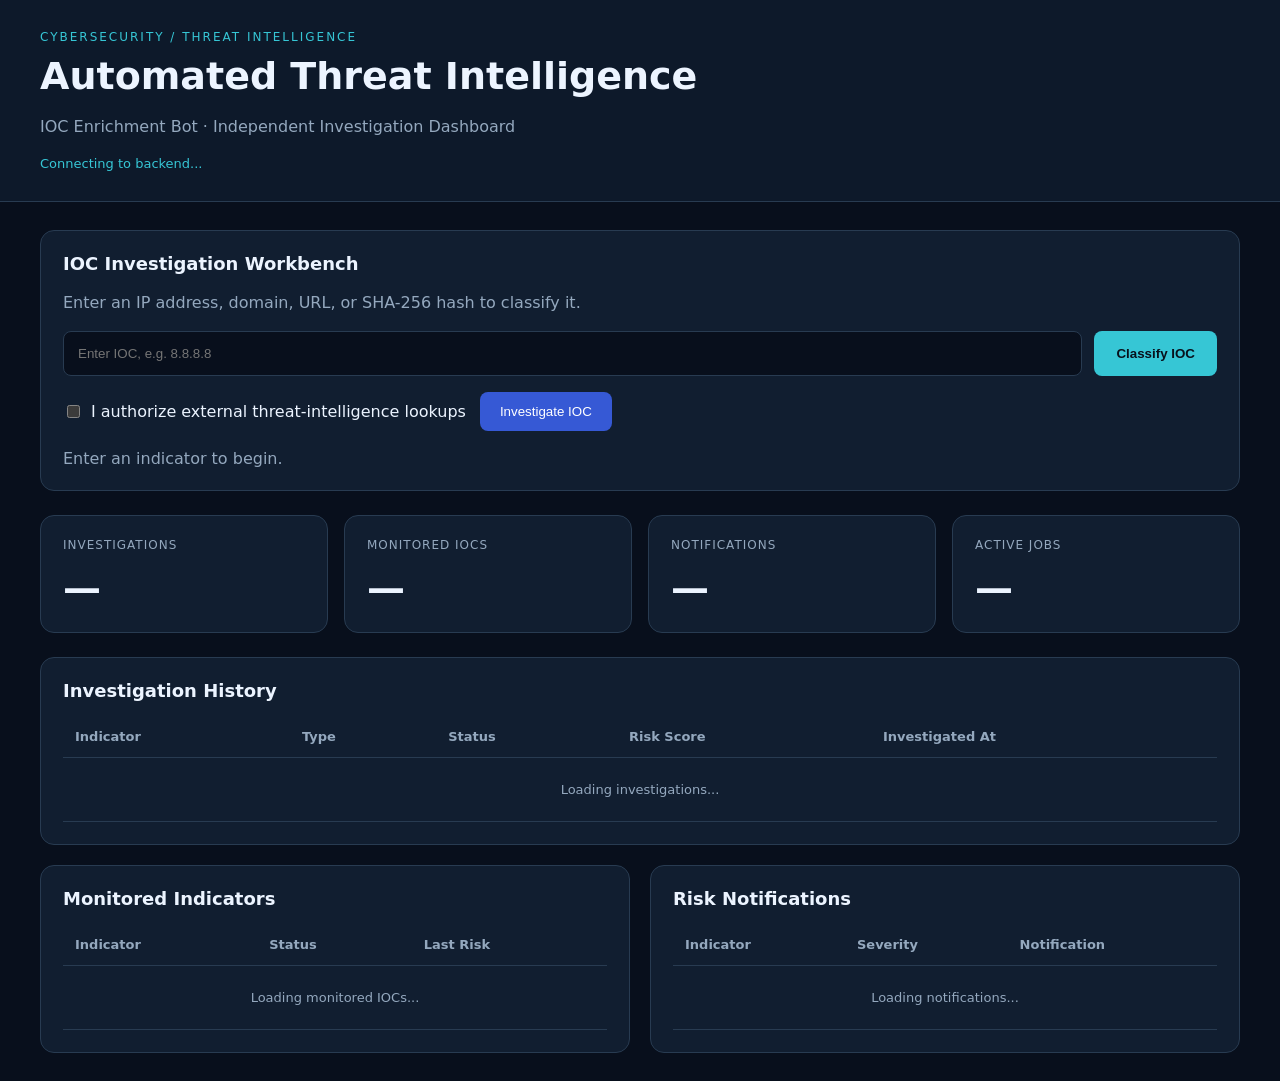
==== web/templates/index.html @ 92f096d5 "Initial commit: Automated Threat Intelligence and IOC Enrichment Bot" ====
<!DOCTYPE html>
<html lang="en">
<head>
  <meta charset="UTF-8">
  <meta name="viewport" content="width=device-width, initial-scale=1">
  <title>Threat Intelligence | IOC Enrichment Bot</title>
  <style>
    :root {
      color-scheme: dark;
      --bg: #080f1c;
      --panel: #111e30;
      --border: #283b51;
      --text: #ecf4ff;
      --muted: #94a8be;
      --accent: #36c6d5;
    }

    * { box-sizing: border-box; }

    body {
      margin: 0;
      background: var(--bg);
      color: var(--text);
      font-family: system-ui, -apple-system, sans-serif;
    }

    header {
      padding: 30px max(20px, calc((100vw - 1200px)/2));
      border-bottom: 1px solid var(--border);
      background: #0d192a;
    }

    .eyebrow {
      color: var(--accent);
      font-size: 12px;
      letter-spacing: 2px;
      text-transform: uppercase;
    }

    h1 { margin: 10px 0; font-size: clamp(24px, 4vw, 38px); }
    h2 { margin-top: 0; font-size: 18px; }
    p { color: var(--muted); line-height: 1.6; }

    main {
      max-width: 1240px;
      margin: auto;
      padding: 28px 20px;
    }

    .metrics {
      display: grid;
      grid-template-columns: repeat(4, minmax(0, 1fr));
      gap: 16px;
      margin-bottom: 24px;
    }

    .card {
      padding: 22px;
      background: var(--panel);
      border: 1px solid var(--border);
      border-radius: 14px;
      min-width: 0;
    }

    .metric-label {
      color: var(--muted);
      font-size: 12px;
      text-transform: uppercase;
      letter-spacing: 1px;
    }

    .metric-value {
      font-size: 38px;
      font-weight: 700;
      margin-top: 14px;
    }

    .grid {
      display: grid;
      grid-template-columns: 1fr 1fr;
      gap: 20px;
    }

    .wide { grid-column: 1 / -1; }

    .table-wrap { overflow-x: auto; }

    table {
      width: 100%;
      border-collapse: collapse;
      text-align: left;
      font-size: 13px;
    }

    th, td {
      padding: 13px 12px;
      border-bottom: 1px solid var(--border);
    }

    th { color: var(--muted); font-weight: 600; }
    td { overflow-wrap: anywhere; }

    .empty {
      padding: 24px;
      color: var(--muted);
      text-align: center;
    }

    .status {
      color: var(--accent);
      font-size: 13px;
    }

    @media(max-width: 760px) {
      .metrics { grid-template-columns: repeat(2, 1fr); }
      .grid { grid-template-columns: 1fr; }
      .wide { grid-column: auto; }
    }

    @media(max-width: 430px) {
      .metrics { grid-template-columns: 1fr; }
    }
  </style>
</head>

<body>
  <header>
    <div class="eyebrow">Cybersecurity / Threat Intelligence</div>
    <h1>Automated Threat Intelligence</h1>
    <p>IOC Enrichment Bot · Independent Investigation Dashboard</p>
    <div class="status" id="connectionStatus">Connecting to backend...</div>
  </header>

  <main>
    <section class="card" style="margin-bottom:24px">
      <h2>IOC Investigation Workbench</h2>
      <p>Enter an IP address, domain, URL, or SHA-256 hash to classify it.</p>

      <form id="iocForm" style="display:flex;gap:12px;flex-wrap:wrap">
        <input
          id="iocInput"
          type="text"
          placeholder="Enter IOC, e.g. 8.8.8.8"
          maxlength="2048"
          required
          style="flex:1;min-width:220px;padding:14px;background:#080f1c;color:#ecf4ff;border:1px solid #283b51;border-radius:8px"
        >
        <button
          type="submit"
          style="padding:14px 22px;background:#36c6d5;color:#08111c;border:0;border-radius:8px;font-weight:700;cursor:pointer"
        >
          Classify IOC
        </button>
      </form>

      <div style="margin-top:16px;display:flex;gap:14px;flex-wrap:wrap;align-items:center">
        <label style="display:flex;align-items:center;gap:8px">
          <input id="externalConsent" type="checkbox">
          I authorize external threat-intelligence lookups
        </label>

        <button id="investigateBtn" type="button"
                style="padding:12px 20px;background:#3659d5;color:white;border:0;border-radius:8px;cursor:pointer">
          Investigate IOC
        </button>
      </div>

      <div id="investigationResult" role="status" aria-live="polite"
           style="margin-top:12px;color:#94a8be"></div>

      <div id="iocResult" role="status" aria-live="polite"
           style="margin-top:18px;color:#94a8be">
        Enter an indicator to begin.
      </div>
    </section>

    <section class="metrics">
      <div class="card">
        <div class="metric-label">Investigations</div>
        <div class="metric-value" id="investigationsCount">—</div>
      </div>

      <div class="card">
        <div class="metric-label">Monitored IOCs</div>
        <div class="metric-value" id="monitoredCount">—</div>
      </div>

      <div class="card">
        <div class="metric-label">Notifications</div>
        <div class="metric-value" id="notificationsCount">—</div>
      </div>

      <div class="card">
        <div class="metric-label">Active Jobs</div>
        <div class="metric-value" id="activeJobsCount">—</div>
      </div>
    </section>

    <section class="grid">
      <article class="card wide">
        <h2>Investigation History</h2>
        <div class="table-wrap">
          <table>
            <thead>
              <tr>
                <th>Indicator</th>
                <th>Type</th>
                <th>Status</th>
                <th>Risk Score</th>
                <th>Investigated At</th>
              </tr>
            </thead>
            <tbody id="investigationRows">
              <tr><td colspan="5" class="empty">Loading investigations...</td></tr>
            </tbody>
          </table>
        </div>
      </article>

      <article class="card">
        <h2>Monitored Indicators</h2>
        <div class="table-wrap">
          <table>
            <thead>
              <tr><th>Indicator</th><th>Status</th><th>Last Risk</th></tr>
            </thead>
            <tbody id="monitoredRows">
              <tr><td colspan="3" class="empty">Loading monitored IOCs...</td></tr>
            </tbody>
          </table>
        </div>
      </article>

      <article class="card">
        <h2>Risk Notifications</h2>
        <div class="table-wrap">
          <table>
            <thead>
              <tr><th>Indicator</th><th>Severity</th><th>Notification</th></tr>
            </thead>
            <tbody id="notificationRows">
              <tr><td colspan="3" class="empty">Loading notifications...</td></tr>
            </tbody>
          </table>
        </div>
      </article>
    </section>
  </main>

  <script src="/static/app.js" defer></script>
</body>
</html>
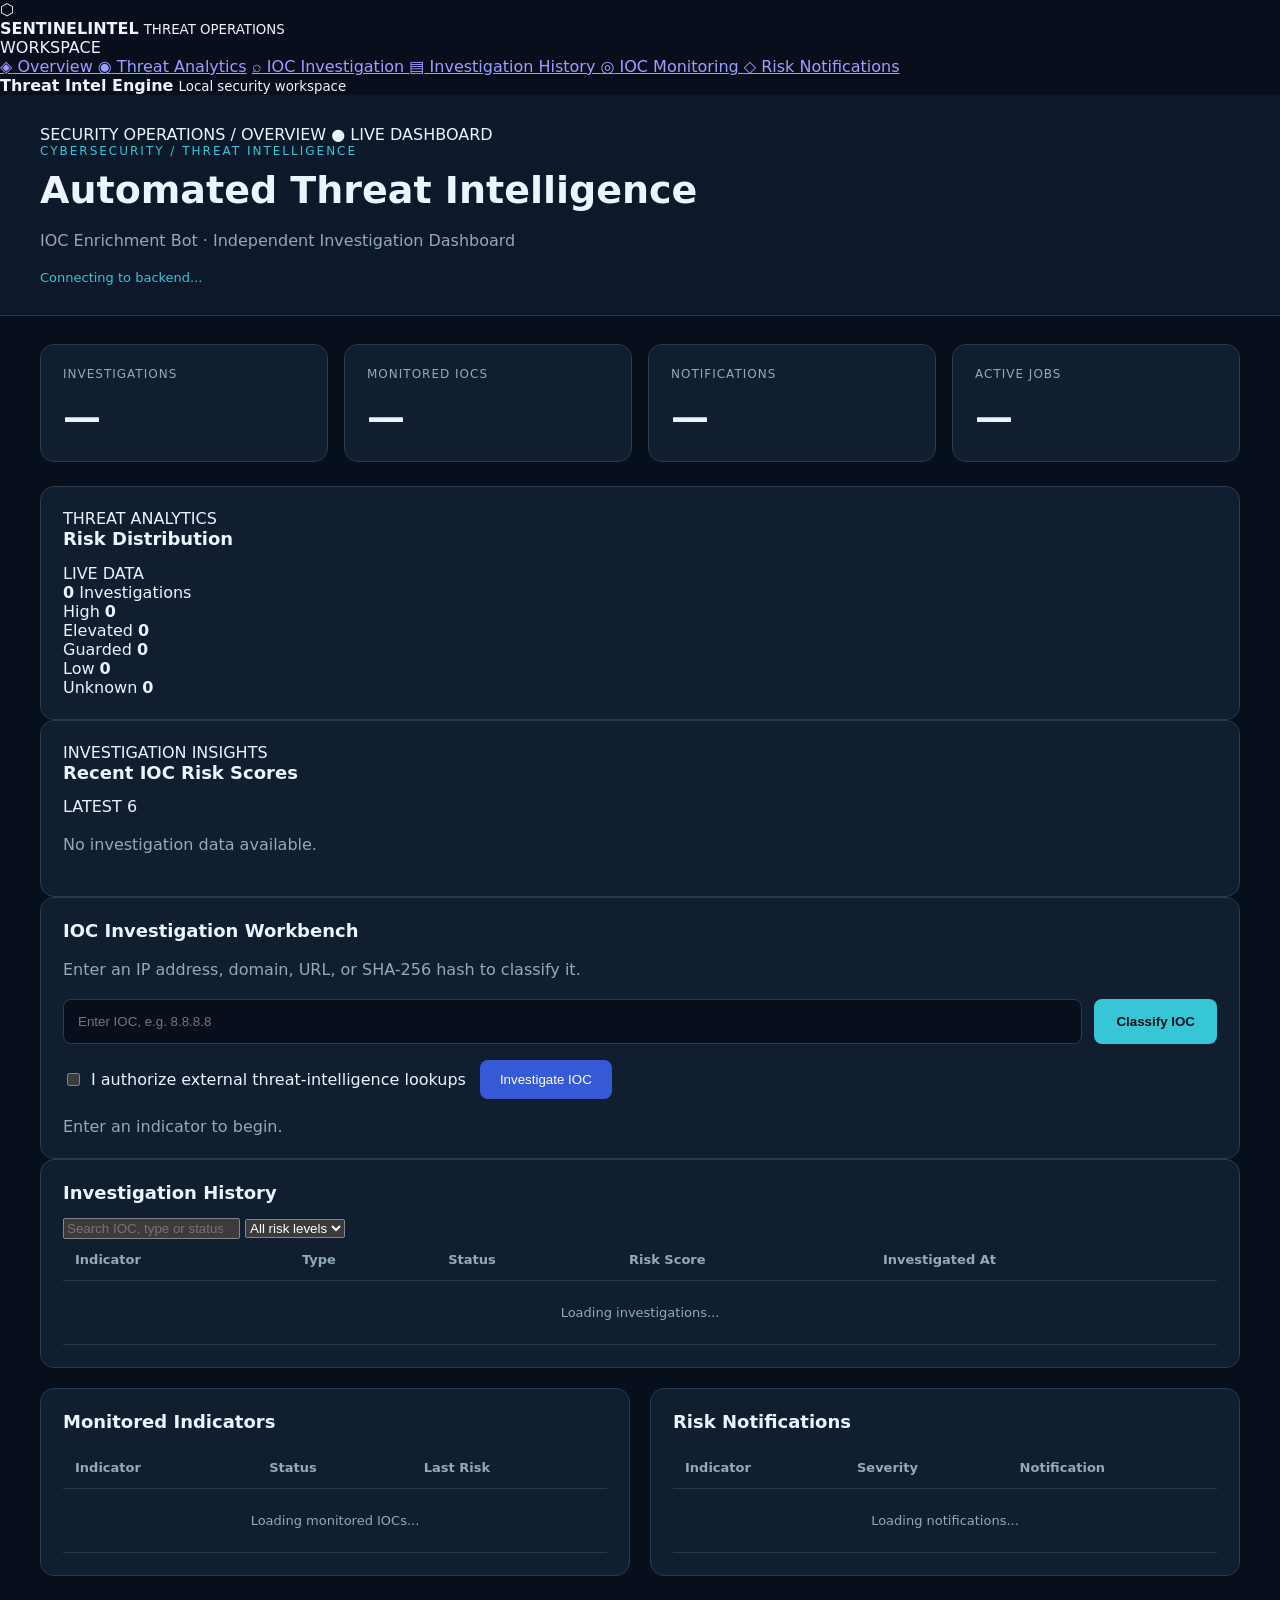
==== commit 42d2df48: "Redesign SOC dashboard with live threat analytics and interactive UI" ====
--- a/web/templates/index.html
+++ b/web/templates/index.html
@@ -121,10 +121,57 @@
       .metrics { grid-template-columns: 1fr; }
     }
   </style>
+  <link rel="stylesheet" href="/static/dashboard.css">
 </head>
 
 <body>
-  <header>
+
+<div class="soc-shell">
+  <aside class="soc-sidebar" id="socSidebar">
+    <div class="soc-brand">
+      <span class="soc-brand-icon">⬡</span>
+      <div>
+        <strong>SENTINEL<span>INTEL</span></strong>
+        <small>THREAT OPERATIONS</small>
+      </div>
+    </div>
+
+    <div class="soc-nav-title">WORKSPACE</div>
+
+    <nav class="soc-nav" aria-label="Dashboard navigation">
+      <a href="#dashboard" class="soc-nav-link active">
+        <span>◈</span> Overview
+      </a>
+      <a href="#analytics" class="soc-nav-link"><span>◉</span> Threat Analytics</a>
+      <a href="#investigate" class="soc-nav-link">
+        <span>⌕</span> IOC Investigation
+      </a>
+      <a href="#history" class="soc-nav-link">
+        <span>▤</span> Investigation History
+      </a>
+      <a href="#monitoring" class="soc-nav-link">
+        <span>◎</span> IOC Monitoring
+      </a>
+      <a href="#alerts" class="soc-nav-link">
+        <span>◇</span> Risk Notifications
+      </a>
+    </nav>
+
+    <div class="soc-sidebar-footer">
+      <span class="soc-pulse"></span>
+      <div>
+        <strong>Threat Intel Engine</strong>
+        <small>Local security workspace</small>
+      </div>
+    </div>
+  </aside>
+  <div class="soc-content">
+
+  <header id="dashboard">
+    <div class="soc-topline">
+      <span>SECURITY OPERATIONS / OVERVIEW</span>
+      <span class="soc-live-label">● LIVE DASHBOARD</span>
+    </div>
     <div class="eyebrow">Cybersecurity / Threat Intelligence</div>
     <h1>Automated Threat Intelligence</h1>
     <p>IOC Enrichment Bot · Independent Investigation Dashboard</p>
@@ -132,7 +179,71 @@
   </header>
 
   <main>
-    <section class="card" style="margin-bottom:24px">
+    <section class="metrics">
+      <div class="card">
+        <div class="metric-label">Investigations</div>
+        <div class="metric-value" id="investigationsCount">—</div>
+      </div>
+
+      <div class="card">
+        <div class="metric-label">Monitored IOCs</div>
+        <div class="metric-value" id="monitoredCount">—</div>
+      </div>
+
+      <div class="card">
+        <div class="metric-label">Notifications</div>
+        <div class="metric-value" id="notificationsCount">—</div>
+      </div>
+
+      <div class="card">
+        <div class="metric-label">Active Jobs</div>
+        <div class="metric-value" id="activeJobsCount">—</div>
+      </div>
+    </section>
+
+
+<section class="analytics-grid" id="analytics">
+  <article class="card analytics-card">
+    <div class="analytics-heading">
+      <div>
+        <span class="analytics-kicker">THREAT ANALYTICS</span>
+        <h2>Risk Distribution</h2>
+      </div>
+      <span class="analytics-tag">LIVE DATA</span>
+    </div>
+    <div class="risk-chart-layout">
+      <div id="riskDonut" class="risk-donut"
+           role="img" aria-label="Risk distribution">
+        <div class="risk-donut-center">
+          <strong id="riskTotal">0</strong>
+          <span>Investigations</span>
+        </div>
+      </div>
+      <div class="risk-legend">
+        <div><i class="risk-dot high"></i>High <strong id="riskHigh">0</strong></div>
+        <div><i class="risk-dot elevated"></i>Elevated <strong id="riskElevated">0</strong></div>
+        <div><i class="risk-dot guarded"></i>Guarded <strong id="riskGuarded">0</strong></div>
+        <div><i class="risk-dot low"></i>Low <strong id="riskLow">0</strong></div>
+        <div><i class="risk-dot unknown"></i>Unknown <strong id="riskUnknown">0</strong></div>
+      </div>
+    </div>
+  </article>
+
+  <article class="card analytics-card">
+    <div class="analytics-heading">
+      <div>
+        <span class="analytics-kicker">INVESTIGATION INSIGHTS</span>
+        <h2>Recent IOC Risk Scores</h2>
+      </div>
+      <span class="analytics-tag">LATEST 6</span>
+    </div>
+    <div id="riskBars" class="risk-bars">
+      <p>No investigation data available.</p>
+    </div>
+  </article>
+</section>
+
+    <section class="card workbench" id="investigate">
       <h2>IOC Investigation Workbench</h2>
       <p>Enter an IP address, domain, URL, or SHA-256 hash to classify it.</p>
 
@@ -174,31 +285,30 @@
       </div>
     </section>
 
-    <section class="metrics">
-      <div class="card">
-        <div class="metric-label">Investigations</div>
-        <div class="metric-value" id="investigationsCount">—</div>
-      </div>
-
-      <div class="card">
-        <div class="metric-label">Monitored IOCs</div>
-        <div class="metric-value" id="monitoredCount">—</div>
-      </div>
-
-      <div class="card">
-        <div class="metric-label">Notifications</div>
-        <div class="metric-value" id="notificationsCount">—</div>
-      </div>
-
-      <div class="card">
-        <div class="metric-label">Active Jobs</div>
-        <div class="metric-value" id="activeJobsCount">—</div>
-      </div>
-    </section>
-
     <section class="grid">
-      <article class="card wide">
-        <h2>Investigation History</h2>
+      <article class="card wide" id="history">
+
+<h2>Investigation History</h2>
+<div class="history-toolbar">
+  <input
+    id="historySearch"
+    type="search"
+    placeholder="Search IOC, type or status..."
+    aria-label="Search investigations"
+  >
+  <select id="historyRiskFilter"
+          aria-label="Filter investigations by risk">
+    <option value="all">All risk levels</option>
+    <option value="High">High</option>
+    <option value="Elevated">Elevated</option>
+    <option value="Guarded">Guarded</option>
+    <option value="Low">Low</option>
+    <option value="Unknown">Unknown</option>
+  </select>
+  <span id="historyCount" class="history-count"
+        aria-live="polite"></span>
+</div>
+
         <div class="table-wrap">
           <table>
             <thead>
@@ -217,7 +327,7 @@
         </div>
       </article>
 
-      <article class="card">
+      <article class="card" id="monitoring">
         <h2>Monitored Indicators</h2>
         <div class="table-wrap">
           <table>
@@ -231,7 +341,7 @@
         </div>
       </article>
 
-      <article class="card">
+      <article class="card" id="alerts">
         <h2>Risk Notifications</h2>
         <div class="table-wrap">
           <table>
@@ -247,6 +357,11 @@
     </section>
   </main>
 
+  <script src="/static/analytics.js" defer></script>
+  <script src="/static/history.js" defer></script>
   <script src="/static/app.js" defer></script>
+  </div>
+</div>
+  <script src="/static/navigation.js" defer></script>
 </body>
 </html>
